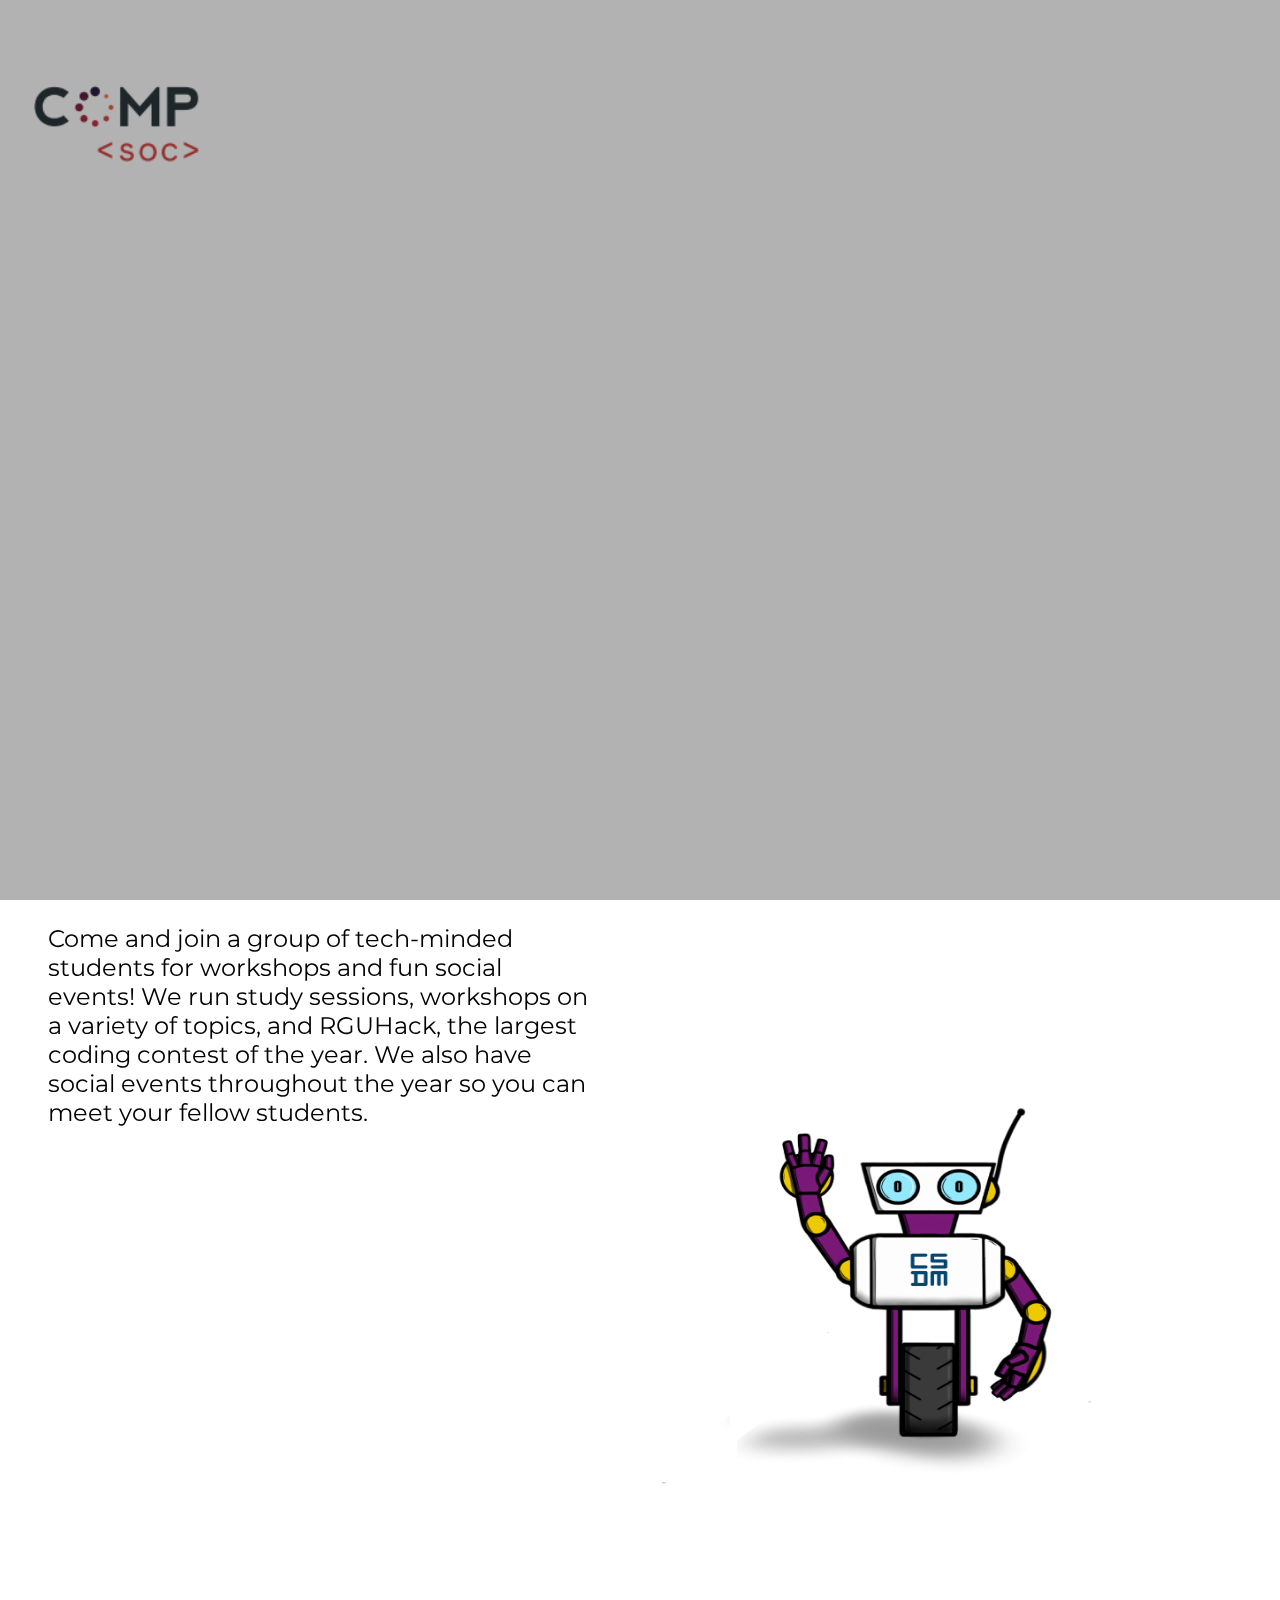
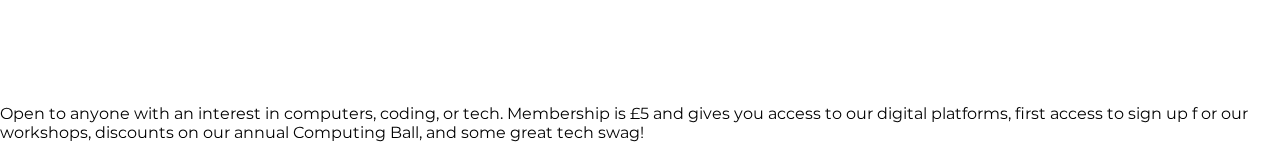
==== index.html @ 84160690 "Update index.html" ====
<!DOCTYPE html>
<html>
    <head>
        <title>RGU Computing Society</title>
        <!--META-->
        <meta charset="UTF-8">
        <!--LINKS-->
        <link rel="stylesheet" href="styles/style.css"/>
        <link rel="icon" type="image/png" href="styles/images/rguLogo.png"/>
    </head>
<body>
    <header>
        <img src="styles/images/logo.png" alt="Computing Society Logo"/>
    </header>
    <section class="about">
        <div class="aboutInfo">
            <p>Come and join a group of tech-minded students for workshops and fun social events!   
                We run study sessions, workshops on a variety of topics, and RGUHack, the largest coding 
                contest of the year. We also have social events throughout the year so you can meet your 
                fellow students.   
            </p>
        </div>
        <div class="mascot">
            <img src="styles/images/glitch.png" alt="RGU Computing Mascot"/>
        </div>
    </section>
    <section class="societyJoin">
        Open to anyone with an interest in computers, coding, or tech.   
        Membership is £5 and gives you access to our digital platforms, first access to sign up f
        or our workshops, discounts on our annual Computing Ball, and some great tech swag!
    </section>
</body>
</html>
---- styles/style.css ----
@import url('https://fonts.googleapis.com/css2?family=Montserrat:wght@300;400;500&display=swap');
body{
    width: 100%;
    margin: 0;
    font-family: 'Montserrat', sans-serif;
}
header{
    background-image: linear-gradient(rgb(0, 0, 0, 0.3), rgb(0, 0, 0, 0.3)), url(/images/m_Cyber-Security-lab_1006-ZF-9537-66107-1-003.jpeg);
    background-size :cover;
    height: 100vh;
}
header img{
    width: 15em;
    height: 15em;
    mix-blend-mode: multiply;
}
.about{
    margin-left: 3em;
    margin-right: 3em;
    display: flex;
    flex-direction: row;
    justify-content: space-evenly;
    vertical-align: middle;
}
.aboutInfo p{
    font-size: 1.5rem;
}
.mascot img{
    width: 40em;
    height: 50em;
}
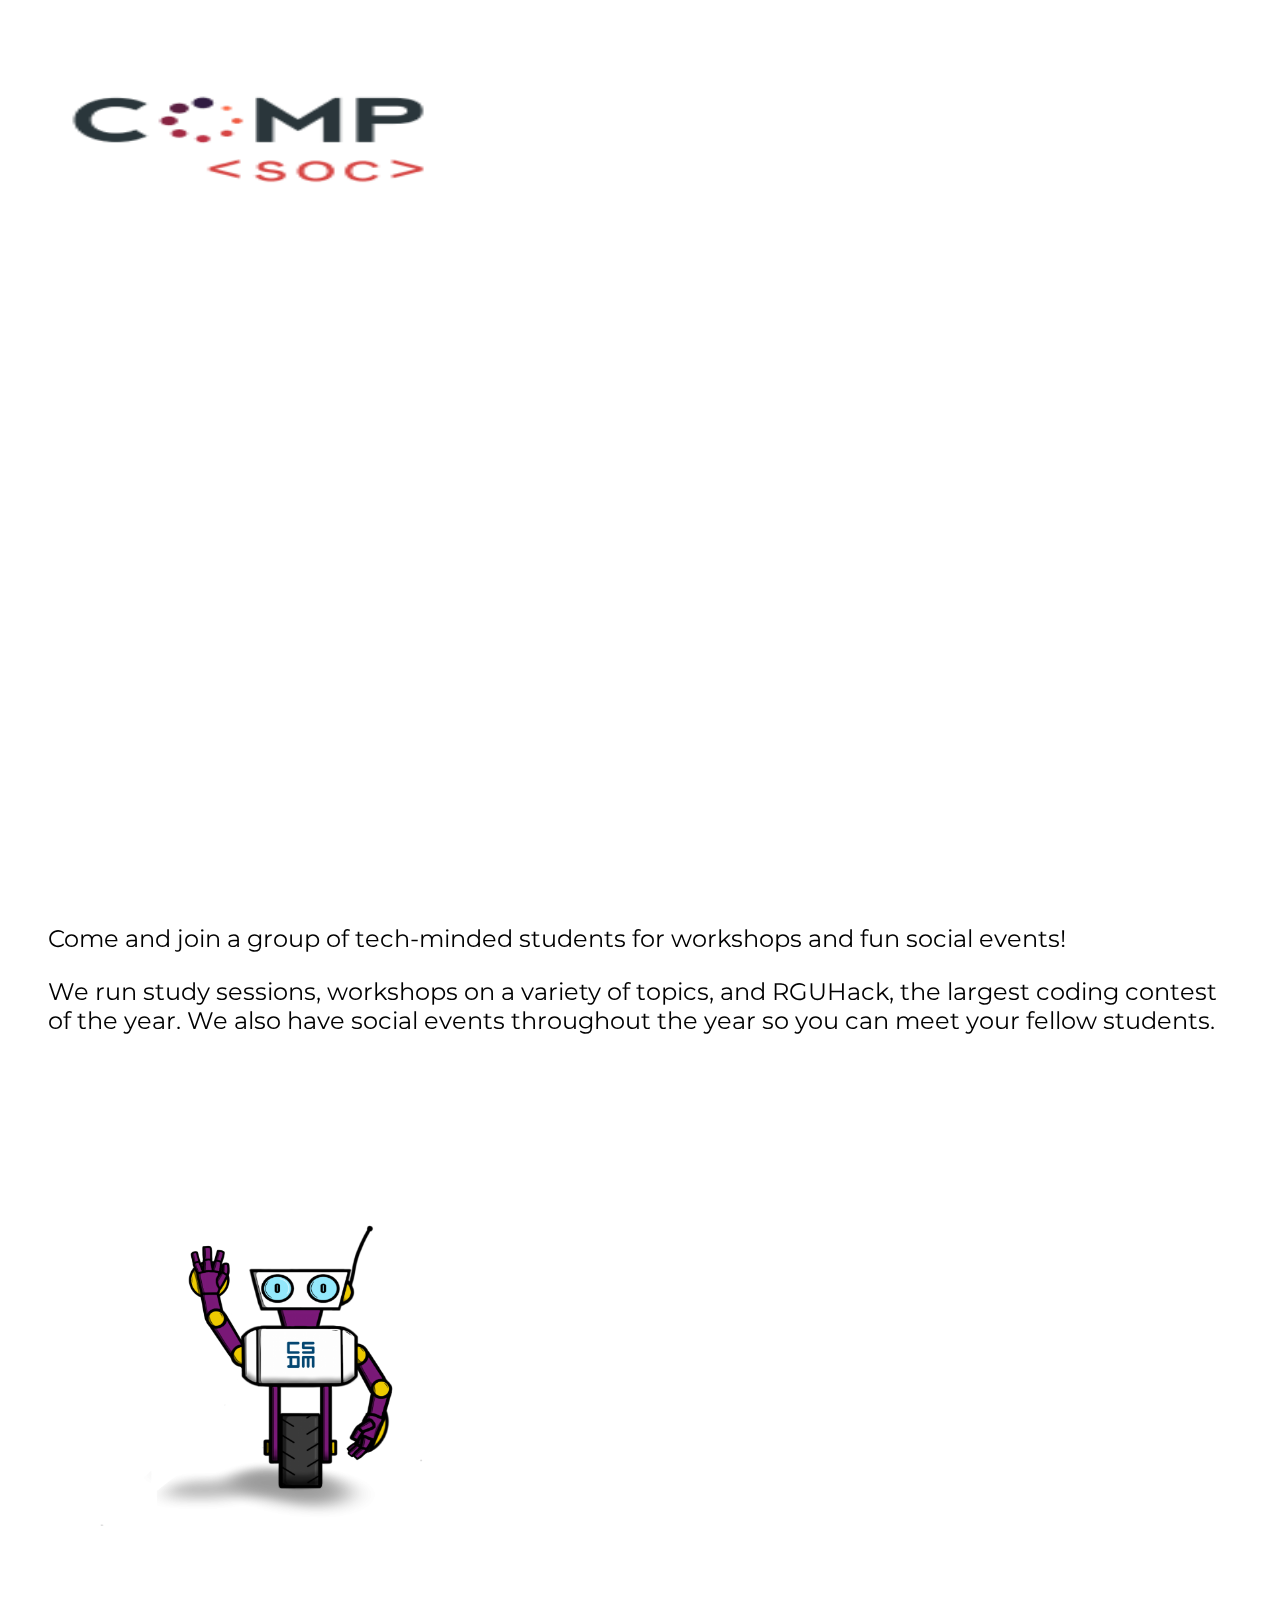
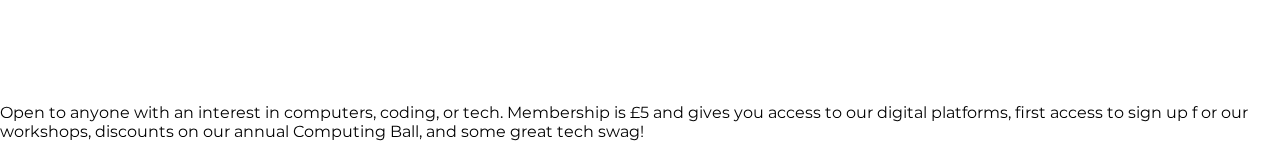
==== commit f7fbcd90: "Update index.html" ====
--- a/index.html
+++ b/index.html
@@ -14,8 +14,9 @@
     </header>
     <section class="about">
         <div class="aboutInfo">
-            <p>Come and join a group of tech-minded students for workshops and fun social events!   
-                We run study sessions, workshops on a variety of topics, and RGUHack, the largest coding 
+            <p class="heroTxt">Come and join a group of tech-minded students for workshops and fun social events!</p>
+            
+            <p>We run study sessions, workshops on a variety of topics, and RGUHack, the largest coding 
                 contest of the year. We also have social events throughout the year so you can meet your 
                 fellow students.   
             </p>
--- a/styles/style.css
+++ b/styles/style.css
@@ -5,27 +5,29 @@
     font-family: 'Montserrat', sans-serif;
 }
 header{
-    background-image: linear-gradient(rgb(0, 0, 0, 0.3), rgb(0, 0, 0, 0.3)), url(/images/m_Cyber-Security-lab_1006-ZF-9537-66107-1-003.jpeg);
+/*     background-image: linear-gradient(rgb(0, 0, 0, 0.3), rgb(0, 0, 0, 0.3)), url(https://stuartiek.github.io/compsoc/styles/images/m_Cyber-Security-lab_1006-ZF-9537-66107-1-003.jpeg); */
+    background-image:url(/compsoc/styles/images/pexels-dan-cristian-pădureț-1476321.jpg);
     background-size :cover;
     height: 100vh;
 }
 header img{
-    width: 15em;
-    height: 15em;
+    width: 40vw;
+    height: 30vh;
     mix-blend-mode: multiply;
 }
 .about{
     margin-left: 3em;
     margin-right: 3em;
-    display: flex;
+/*     display: flex;
     flex-direction: row;
-    justify-content: space-evenly;
-    vertical-align: middle;
+    justify-content: space-between;
+    vertical-align: middle; */
+    float: left;
 }
 .aboutInfo p{
     font-size: 1.5rem;
 }
 .mascot img{
-    width: 40em;
-    height: 50em;
+    width: 30em;
+    height: 40em;
 }
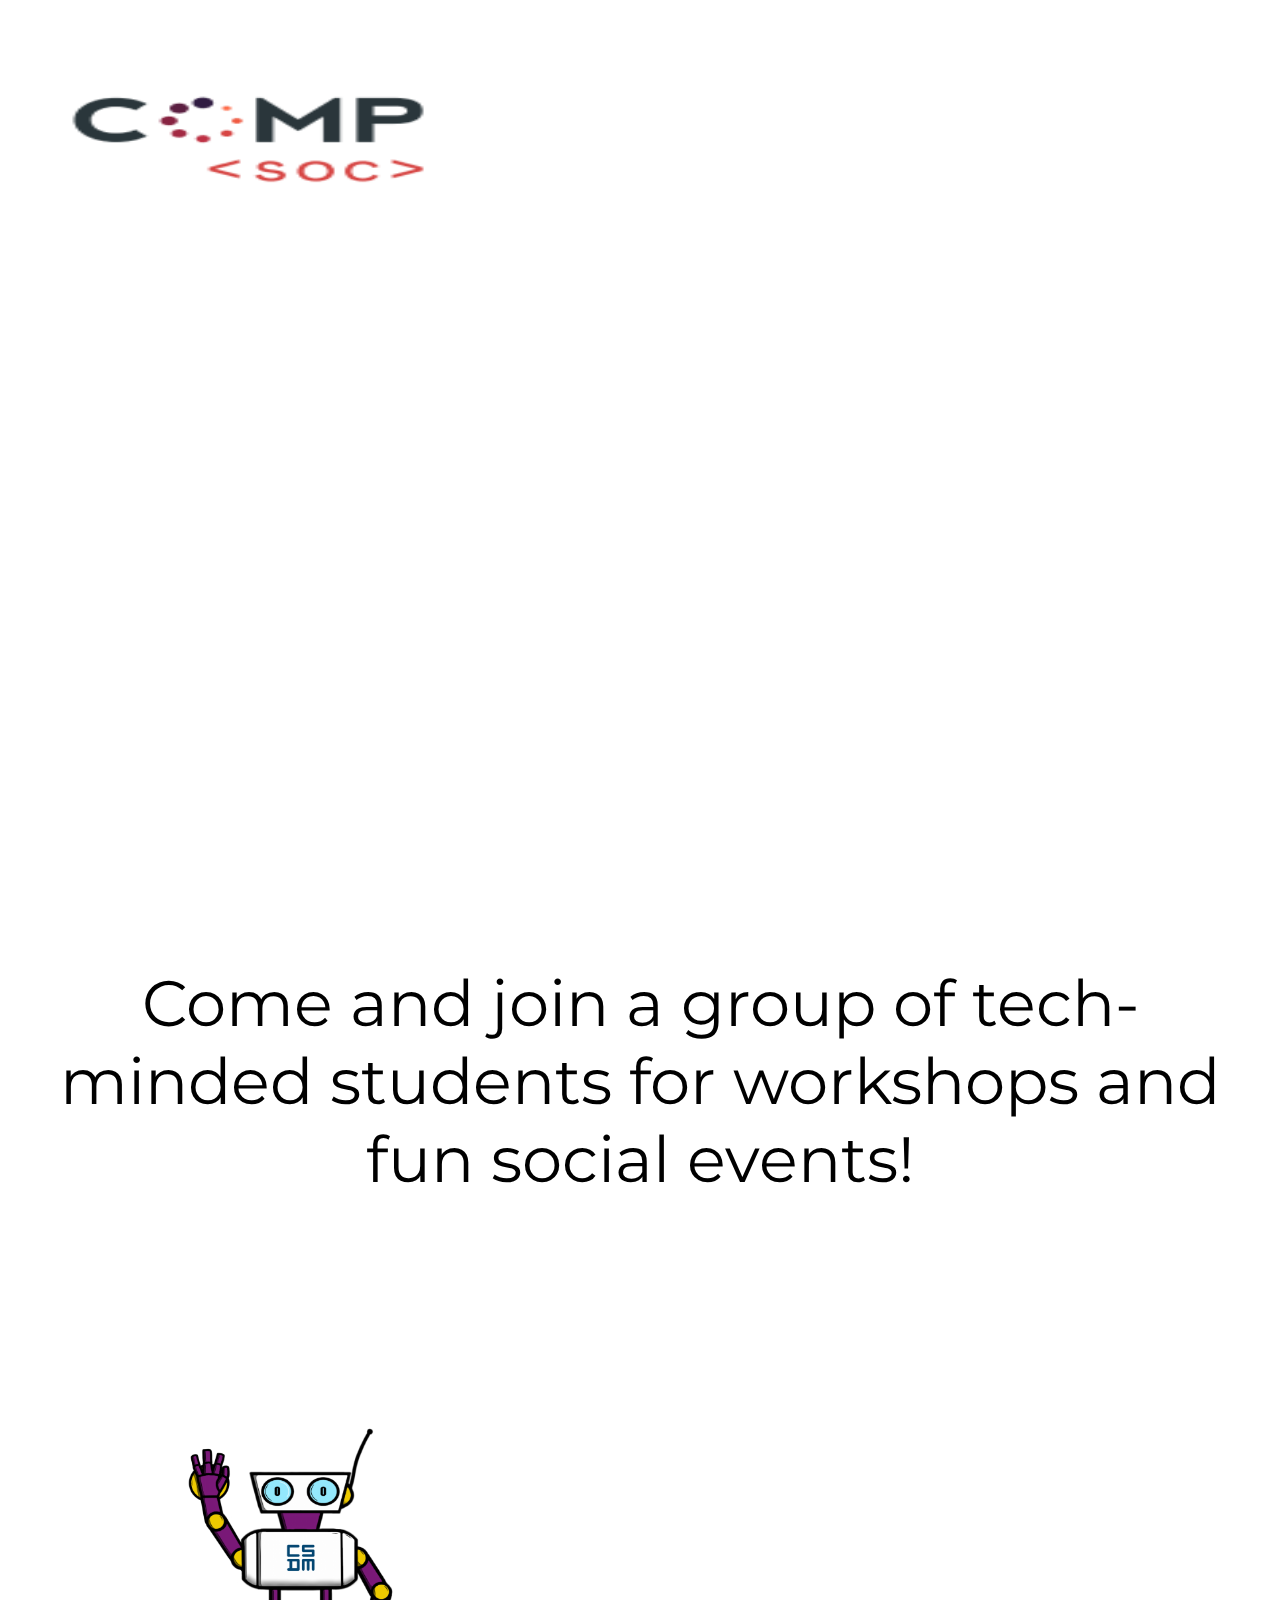
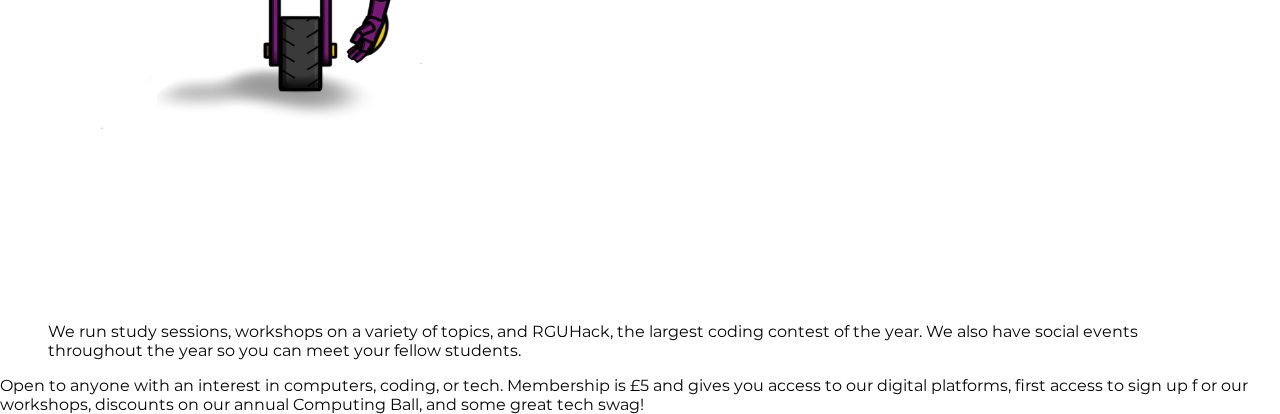
==== commit e83d7ac7: "Update index.html" ====
--- a/index.html
+++ b/index.html
@@ -15,14 +15,13 @@
     <section class="about">
         <div class="aboutInfo">
             <p class="heroTxt">Come and join a group of tech-minded students for workshops and fun social events!</p>
-            
+            <div class="mascot">
+                <img src="styles/images/glitch.png" alt="RGU Computing Mascot"/>
+            </div>
             <p>We run study sessions, workshops on a variety of topics, and RGUHack, the largest coding 
                 contest of the year. We also have social events throughout the year so you can meet your 
                 fellow students.   
             </p>
-        </div>
-        <div class="mascot">
-            <img src="styles/images/glitch.png" alt="RGU Computing Mascot"/>
         </div>
     </section>
     <section class="societyJoin">
--- a/styles/style.css
+++ b/styles/style.css
@@ -15,6 +15,10 @@
     height: 30vh;
     mix-blend-mode: multiply;
 }
+.heroTxt{
+    font-size: 4em;
+    text-align: center;
+}
 .about{
     margin-left: 3em;
     margin-right: 3em;
@@ -24,8 +28,8 @@
     vertical-align: middle; */
     float: left;
 }
-.aboutInfo p{
-    font-size: 1.5rem;
+.aboutInfo {
+    /*font-size: 1.5rem;*/
 }
 .mascot img{
     width: 30em;
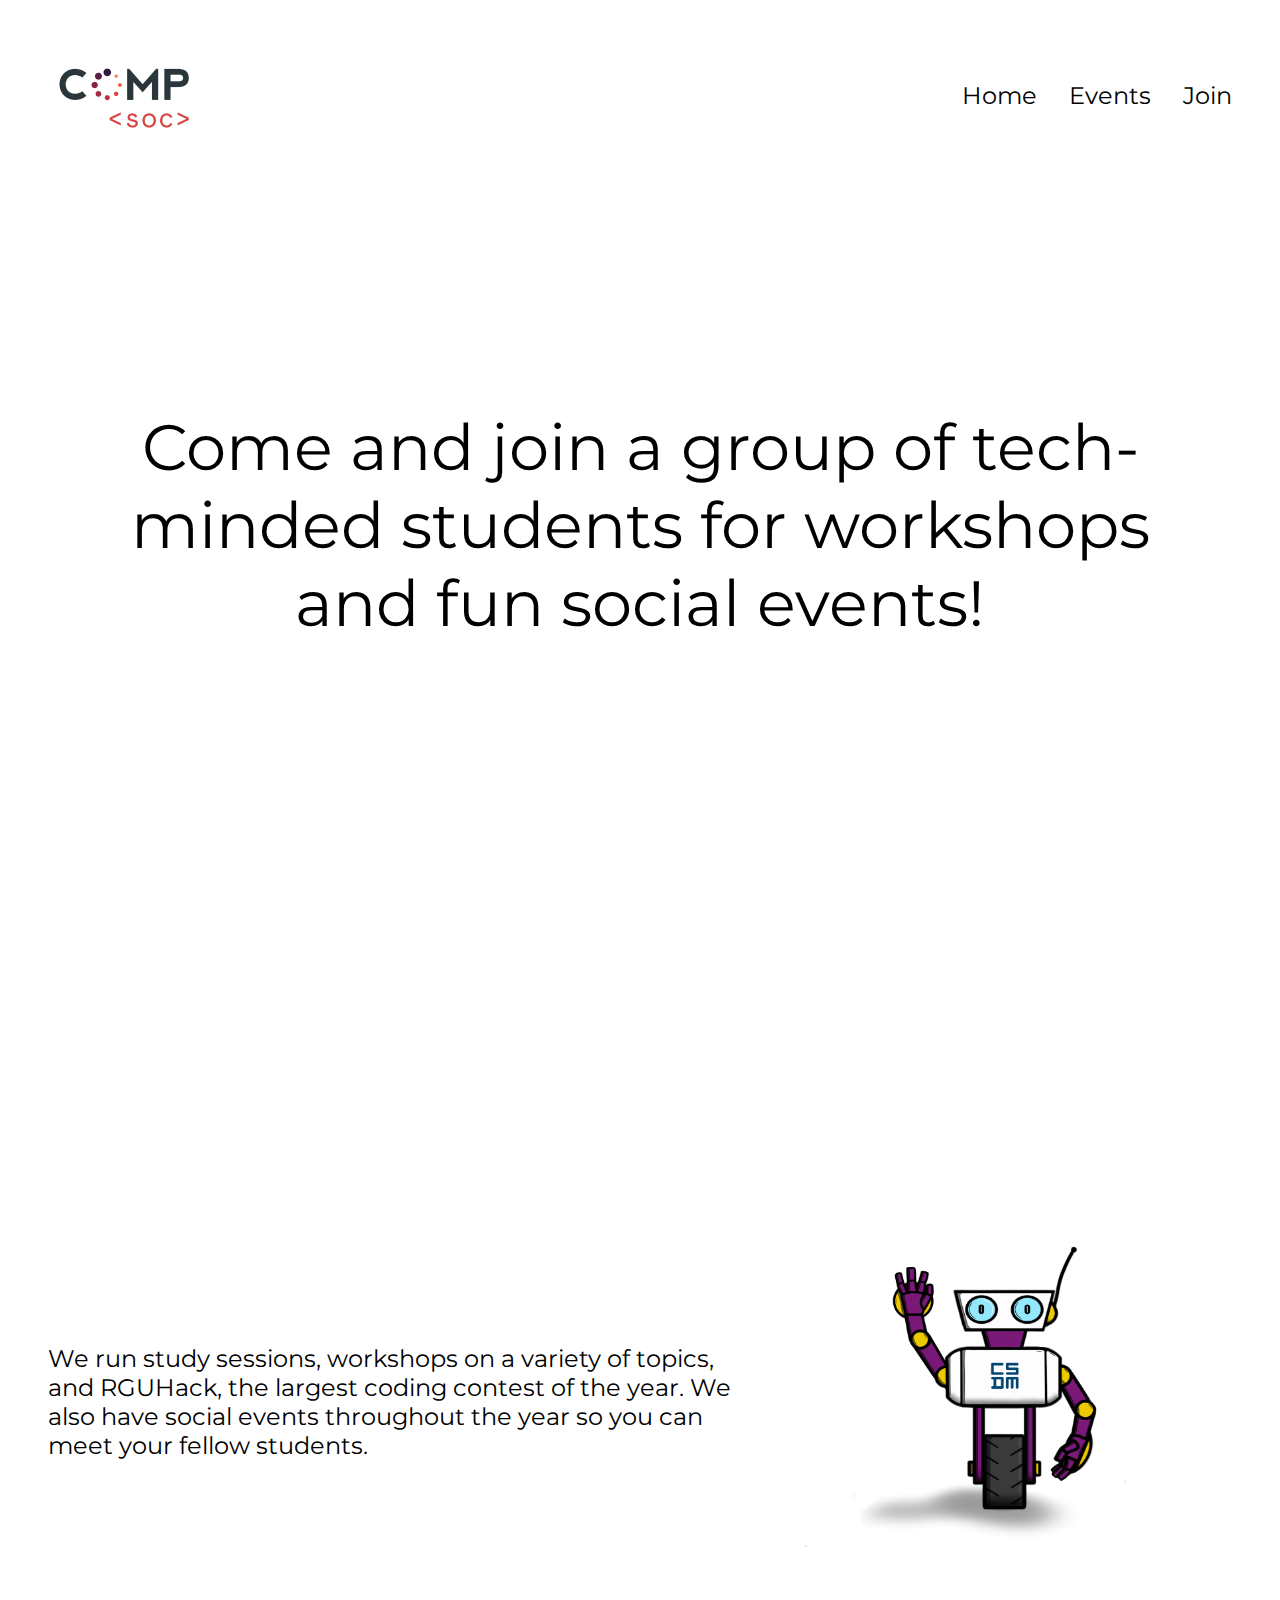
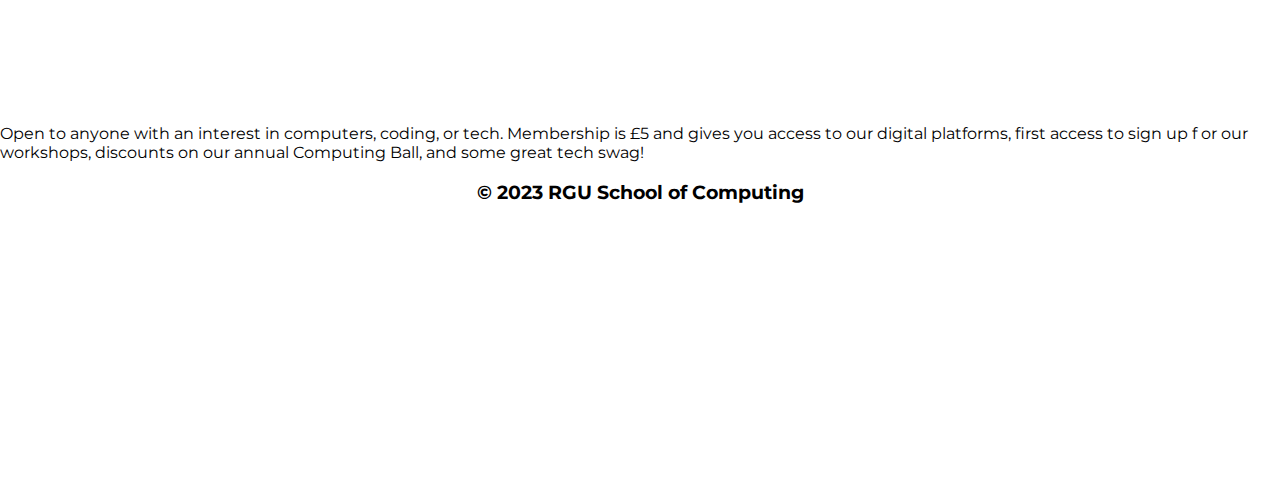
==== commit dc8e64c4: "Update index.html" ====
--- a/index.html
+++ b/index.html
@@ -10,24 +10,42 @@
     </head>
 <body>
     <header>
-        <img src="styles/images/logo.png" alt="Computing Society Logo"/>
+        <div class="nav">
+            <img src="styles/images/logo.png" alt="logo">
+            <ul>
+                <li><a href="">Home</a></li>
+                <li><a href="">Events</a></li>
+                <li><a href="">Join</a></li>
+            </ul>
+        </div>
+        <div class="hero">
+            <video autoplay muted loop>
+                <source src="styles/videos/hero.mp4" type="video/mp4">
+              Your browser does not support the video tag.
+            </video>
+            <p class="heroTxt">Come and join a group of tech-minded students for workshops and fun social events!</p>
+        </div>
     </header>
     <section class="about">
-        <div class="aboutInfo">
-            <p class="heroTxt">Come and join a group of tech-minded students for workshops and fun social events!</p>
+            <div class="aboutTxt">
+                <p>
+                    We run study sessions, workshops on a variety of topics, and RGUHack, the largest coding 
+                    contest of the year. We also have social events throughout the year so you can meet your 
+                    fellow students.   
+                </p>
+            </div>
             <div class="mascot">
                 <img src="styles/images/glitch.png" alt="RGU Computing Mascot"/>
             </div>
-            <p>We run study sessions, workshops on a variety of topics, and RGUHack, the largest coding 
-                contest of the year. We also have social events throughout the year so you can meet your 
-                fellow students.   
-            </p>
-        </div>
     </section>
     <section class="societyJoin">
         Open to anyone with an interest in computers, coding, or tech.   
         Membership is £5 and gives you access to our digital platforms, first access to sign up f
         or our workshops, discounts on our annual Computing Ball, and some great tech swag!
     </section>
+
+    <div class="footer">
+        <h3>&copy; 2023 RGU School of Computing</h3>
+    </div>
 </body>
 </html>
--- a/styles/style.css
+++ b/styles/style.css
@@ -1,37 +1,112 @@
 @import url('https://fonts.googleapis.com/css2?family=Montserrat:wght@300;400;500&display=swap');
+
+/* width */
+::-webkit-scrollbar {
+    width: 10px;
+  }
+  
+  /* Track */
+  ::-webkit-scrollbar-track {
+    background: #f1f1f1; 
+  }
+   
+  /* Handle */
+  ::-webkit-scrollbar-thumb {
+    background: #888; 
+    border-radius: 10px;
+  }
+  
+  /* Handle on hover */
+  ::-webkit-scrollbar-thumb:hover {
+    background: #555; 
+  }
+
+
 body{
     width: 100%;
     margin: 0;
     font-family: 'Montserrat', sans-serif;
+    overflow-y: scroll;
+}
+.nav{
+    display: flex;
+    justify-content: space-between;
+    flex-direction: row;align-items: center;
+    margin-left: 2em;
+    margin-right: 2em;
+}
+.nav ul{
+    list-style-type: none;
+}
+.nav ul li{
+    float: left;
+}
+.nav ul li a{
+    color: black;
+    font-size: 1.5rem;
+    padding: 14px 16px;
+    text-decoration: none;
+    
 }
 header{
 /*     background-image: linear-gradient(rgb(0, 0, 0, 0.3), rgb(0, 0, 0, 0.3)), url(https://stuartiek.github.io/compsoc/styles/images/m_Cyber-Security-lab_1006-ZF-9537-66107-1-003.jpeg); */
-    background-image:url(/compsoc/styles/images/pexels-dan-cristian-pădureț-1476321.jpg);
+    /* background-image:url(/styles/images/pexels-dan-cristian-pădureț-1476321.jpg); */
     background-size :cover;
     height: 100vh;
+    margin-bottom: 20vh;
 }
-header img{
+.hero p{
+    margin-left: 1em;
+    margin-right: 1em;
+}
+/* header img{
     width: 40vw;
     height: 30vh;
     mix-blend-mode: multiply;
-}
+} */
 .heroTxt{
     font-size: 4em;
     text-align: center;
 }
 .about{
+    display: flex;
+    justify-content: space-between;
+    flex-direction: row;
+    align-items: center;
     margin-left: 3em;
     margin-right: 3em;
-/*     display: flex;
-    flex-direction: row;
-    justify-content: space-between;
-    vertical-align: middle; */
-    float: left;
 }
-.aboutInfo {
-    /*font-size: 1.5rem;*/
+.aboutTxt{
+    font-size: 1.5em;
 }
 .mascot img{
     width: 30em;
     height: 40em;
 }
+video{
+    top: 0;
+    width: 100%;
+    height: 100%;
+
+}
+
+
+
+
+
+
+
+
+
+
+
+
+
+.footer{
+    height: 300px;
+    background-image:url(/styles/images/footer.png);
+    background-size :cover;
+}
+.footer h3{
+    text-align: center;
+}
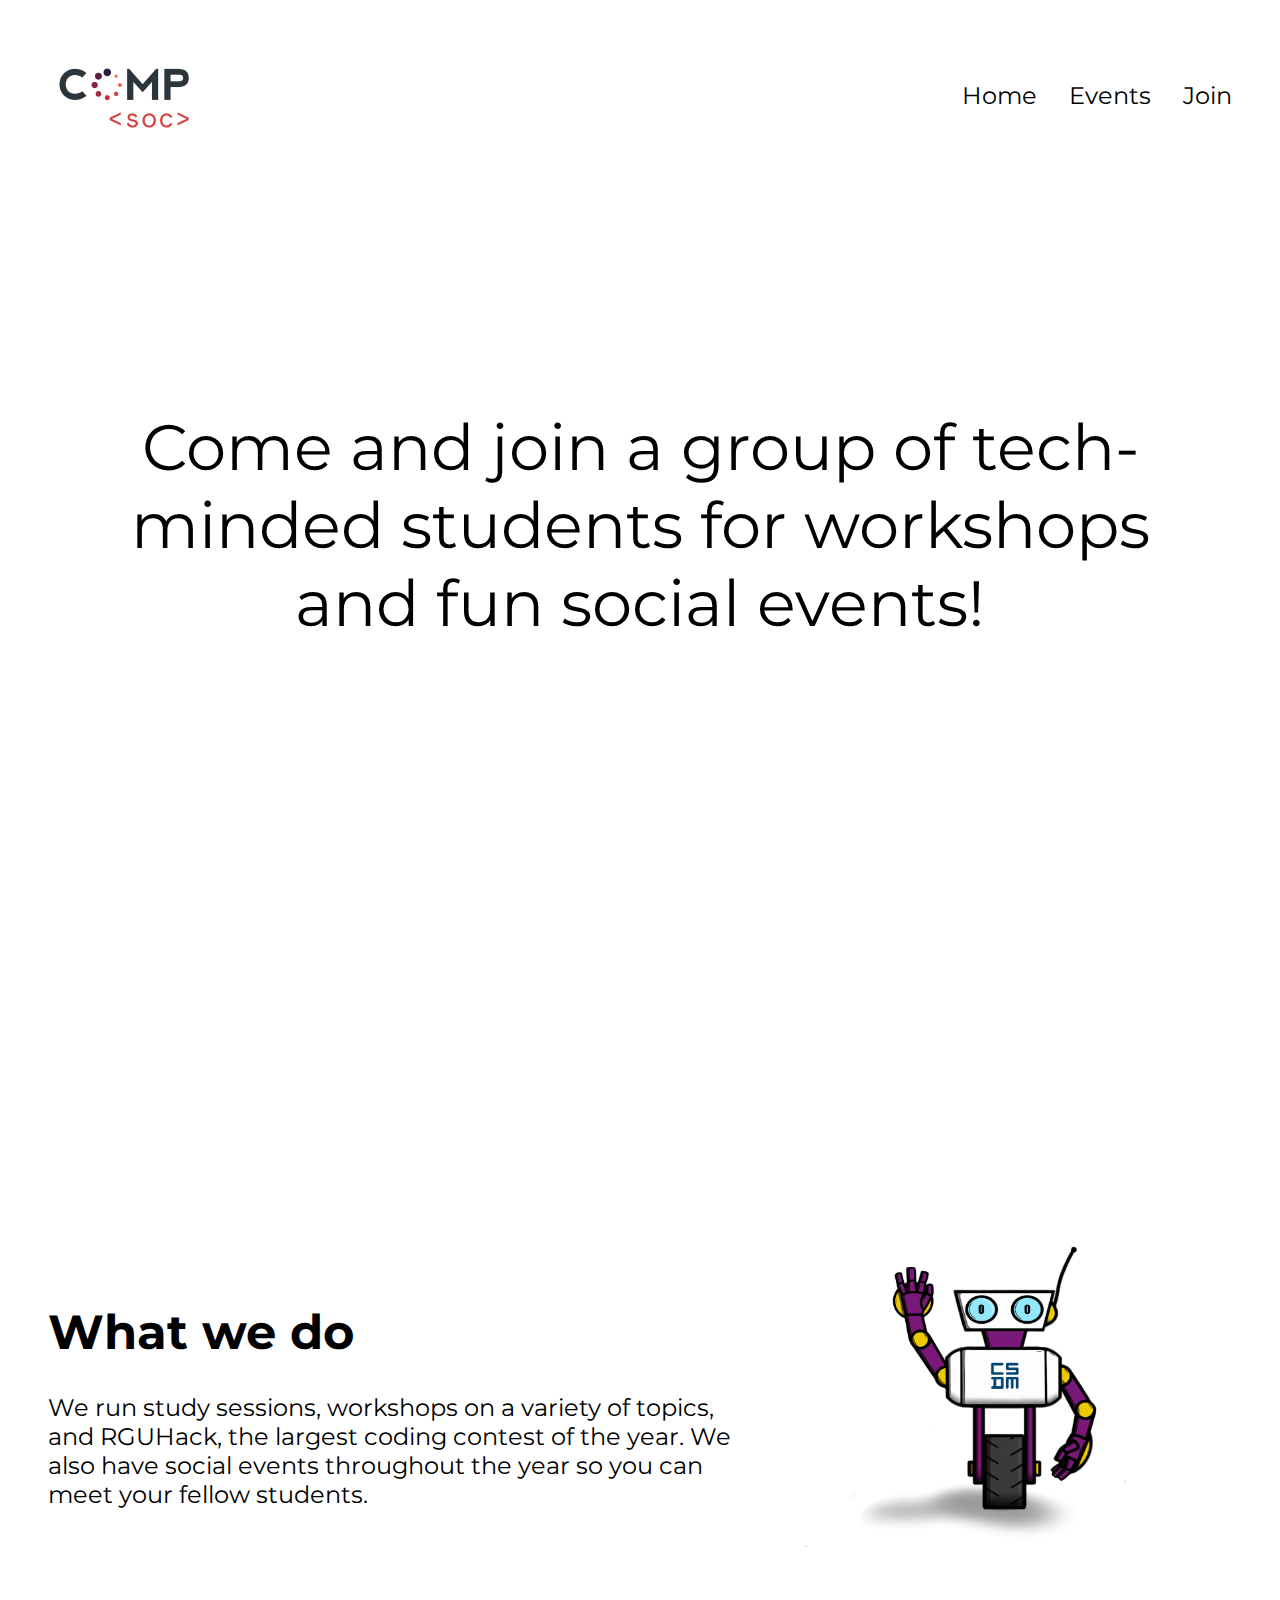
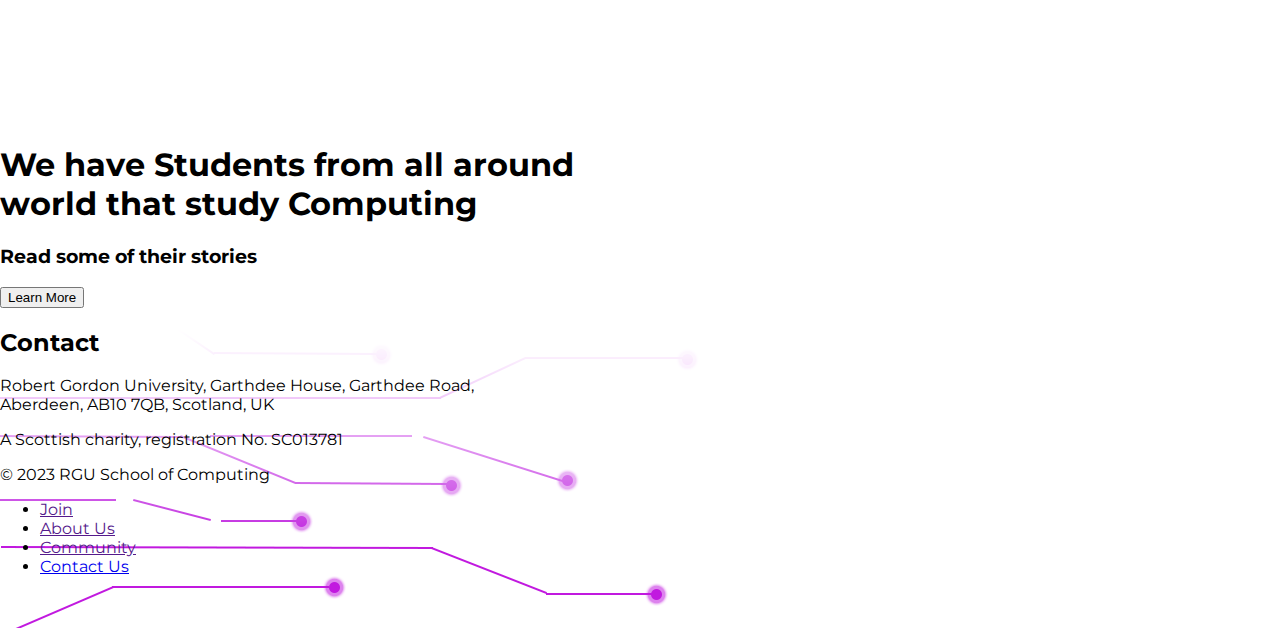
==== commit 63297ed6: "Add files via upload" ====
--- a/index.html
+++ b/index.html
@@ -6,15 +6,15 @@
         <meta charset="UTF-8">
         <!--LINKS-->
         <link rel="stylesheet" href="styles/style.css"/>
-        <link rel="icon" type="image/png" href="styles/images/rguLogo.png"/>
+        <link rel="icon" type="image/png" href="/styles/images/rguLogo.png"/>
     </head>
 <body>
     <header>
         <div class="nav">
             <img src="styles/images/logo.png" alt="logo">
             <ul>
-                <li><a href="">Home</a></li>
-                <li><a href="">Events</a></li>
+                <li><a href="index.html">Home</a></li>
+                <li><a href="events.html">Events</a></li>
                 <li><a href="">Join</a></li>
             </ul>
         </div>
@@ -28,6 +28,7 @@
     </header>
     <section class="about">
             <div class="aboutTxt">
+                <h1>What we do</h1>
                 <p>
                     We run study sessions, workshops on a variety of topics, and RGUHack, the largest coding 
                     contest of the year. We also have social events throughout the year so you can meet your 
@@ -38,14 +39,38 @@
                 <img src="styles/images/glitch.png" alt="RGU Computing Mascot"/>
             </div>
     </section>
-    <section class="societyJoin">
+    <section class="map">
+        <div>
+            <h1>We have Students from all around <br> world that study Computing</h1>
+            <h3>Read some of their stories</h3>
+            <button onclick="location.href='stories.html'">Learn More</button>
+        </div>
+        
+    </section>
+    <!-- <section class="societyJoin">
         Open to anyone with an interest in computers, coding, or tech.   
         Membership is £5 and gives you access to our digital platforms, first access to sign up f
         or our workshops, discounts on our annual Computing Ball, and some great tech swag!
-    </section>
-
-    <div class="footer">
-        <h3>&copy; 2023 RGU School of Computing</h3>
-    </div>
+    </section> -->
+    <footer>
+        <div class="footer">
+            <div class="footerInfo">
+                <h2>Contact</h2>
+                    <p>Robert Gordon University, Garthdee House, Garthdee Road, <br>Aberdeen, AB10 7QB, Scotland, UK</p>
+                    <p>A Scottish charity, registration No. SC013781</p>
+                    <p id="copyright">&copy; 2023 RGU School of Computing</p>       
+            </div>
+            <div class="bottomNav">
+                <nav>
+                    <ul>
+                        <li><a href="">Join</a></li>
+                        <li><a href="">About Us</a></li>
+                        <li><a href="">Community</a></li>
+                        <li><a href="contact.html">Contact Us</a></li>
+                    </ul>
+                </nav>
+            </div>
+        </div>
+    </footer>
 </body>
-</html>
+</html>--- a/styles/style.css
+++ b/styles/style.css
@@ -50,7 +50,7 @@
 }
 header{
 /*     background-image: linear-gradient(rgb(0, 0, 0, 0.3), rgb(0, 0, 0, 0.3)), url(https://stuartiek.github.io/compsoc/styles/images/m_Cyber-Security-lab_1006-ZF-9537-66107-1-003.jpeg); */
-    /* background-image:url(/styles/images/pexels-dan-cristian-pădureț-1476321.jpg); */
+     background-image:url(styles/images/pexels-dan-cristian-pădureț-1476321.jpg); 
     background-size :cover;
     height: 100vh;
     margin-bottom: 20vh;
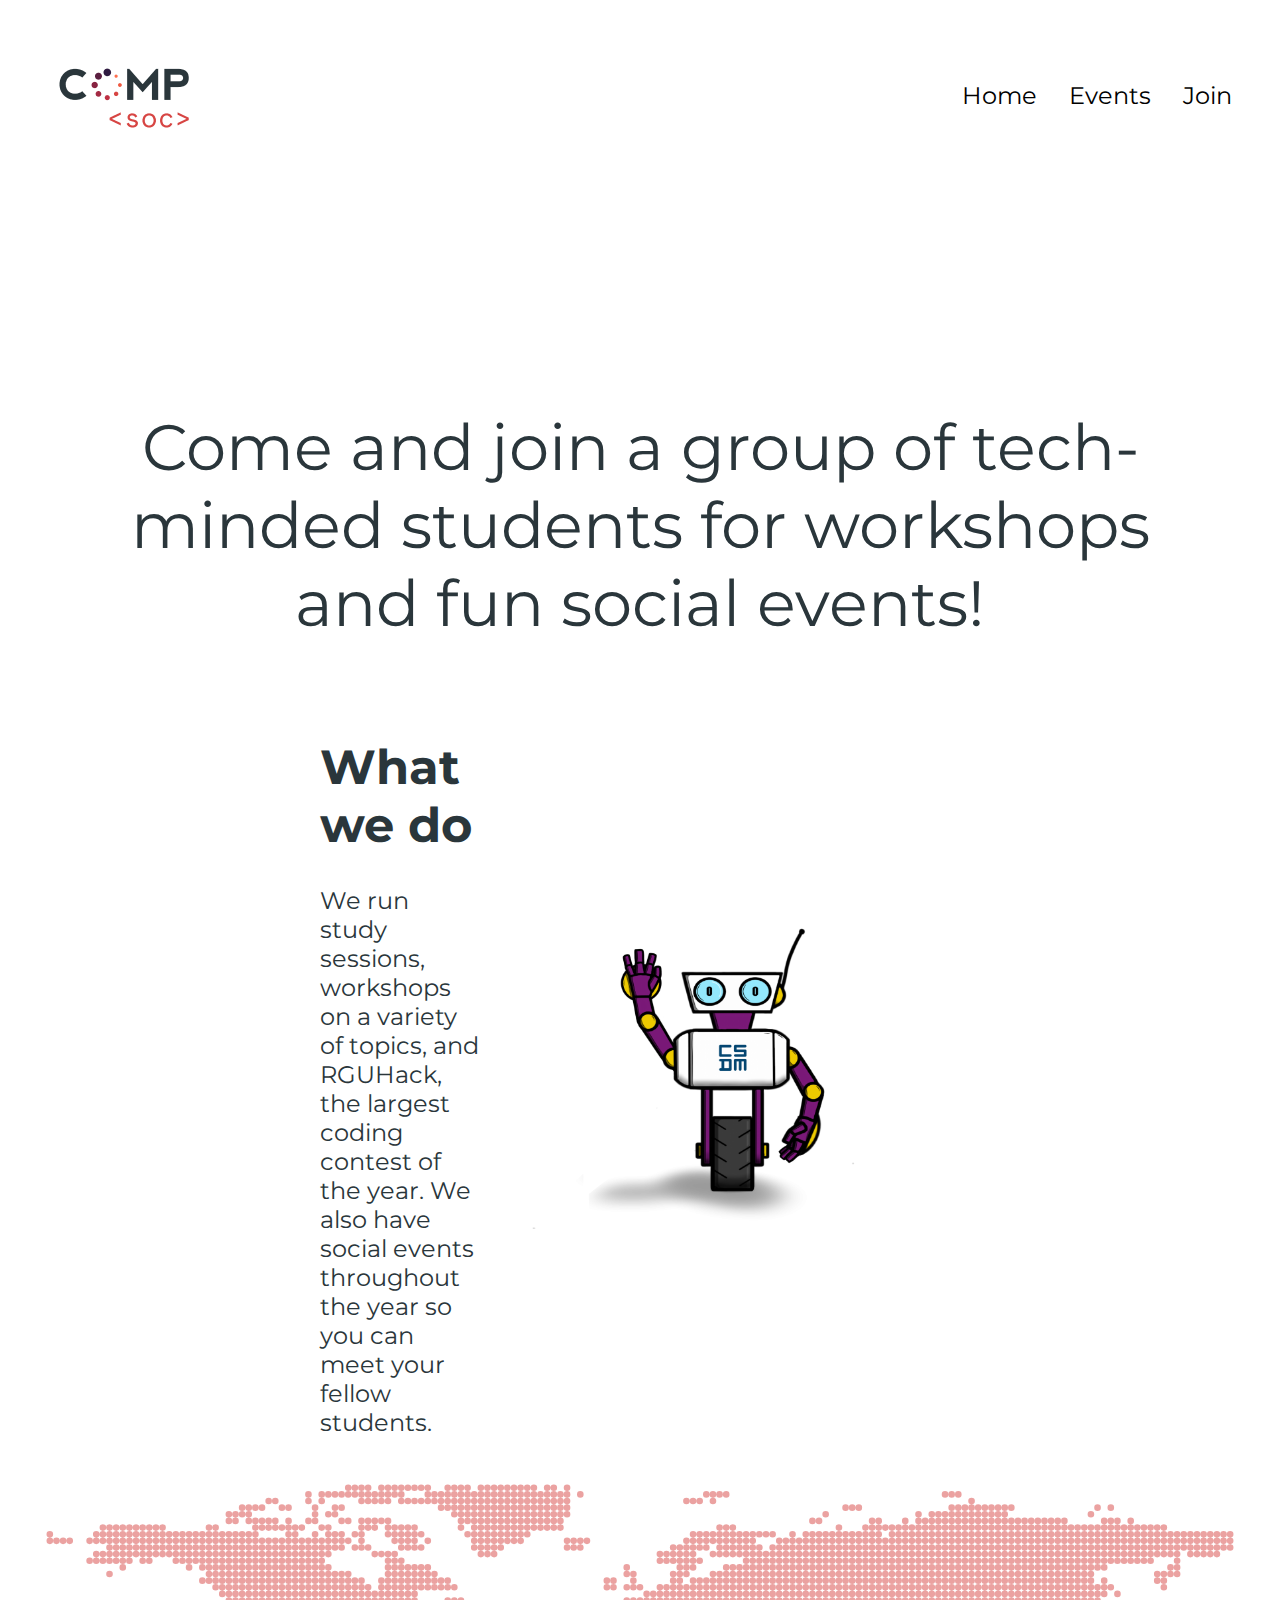
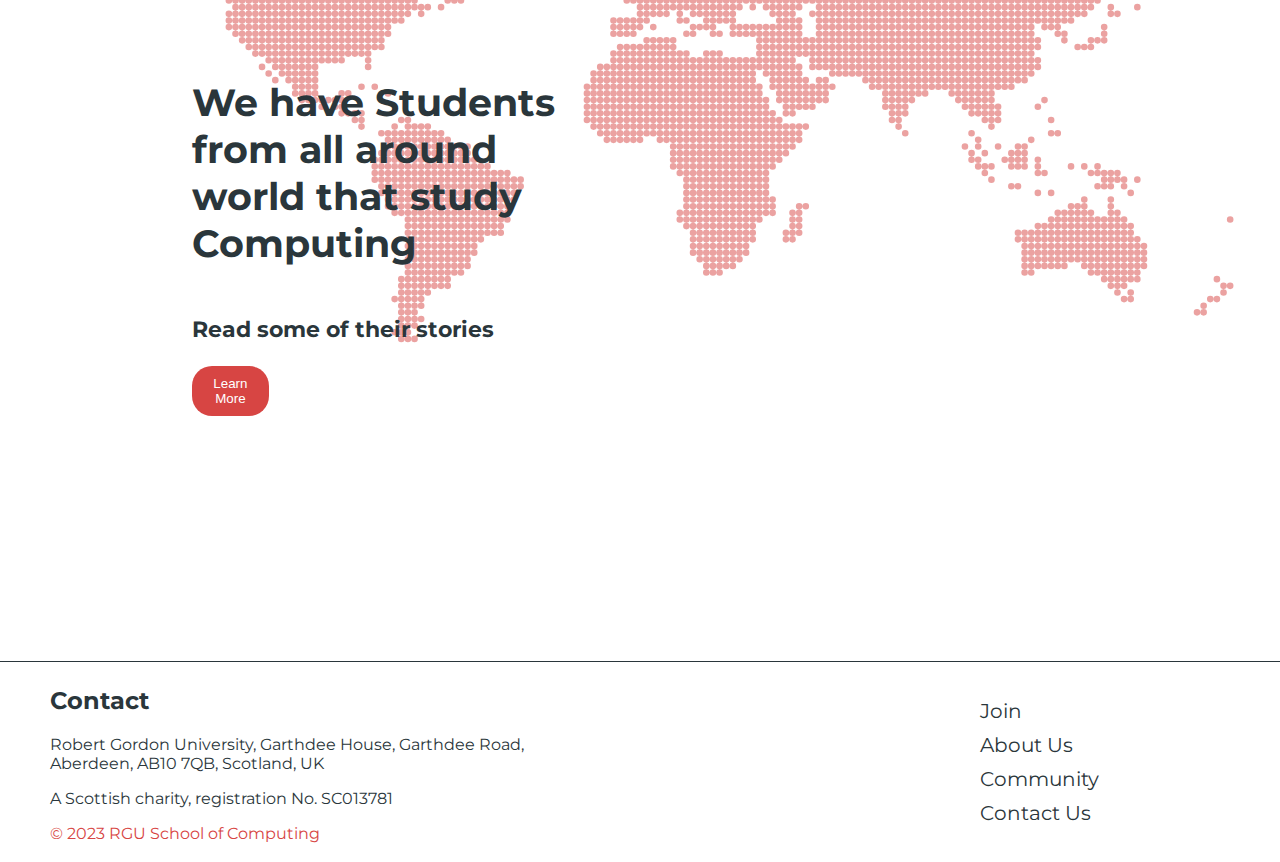
==== commit 12596256: "Update index.html" ====
--- a/index.html
+++ b/index.html
@@ -6,7 +6,7 @@
         <meta charset="UTF-8">
         <!--LINKS-->
         <link rel="stylesheet" href="styles/style.css"/>
-        <link rel="icon" type="image/png" href="/styles/images/rguLogo.png"/>
+        <link rel="icon" type="image/png" href="styles/images/rguLogo.png"/>
     </head>
 <body>
     <header>
@@ -20,7 +20,7 @@
         </div>
         <div class="hero">
             <video autoplay muted loop>
-                <source src="styles/videos/hero.mp4" type="video/mp4">
+                <source src="styles/videos/heroUpdated.mp4" type="video/mp4">
               Your browser does not support the video tag.
             </video>
             <p class="heroTxt">Come and join a group of tech-minded students for workshops and fun social events!</p>
@@ -73,4 +73,4 @@
         </div>
     </footer>
 </body>
-</html>+</html>
--- a/styles/style.css
+++ b/styles/style.css
@@ -3,23 +3,20 @@
 /* width */
 ::-webkit-scrollbar {
     width: 10px;
-  }
-  
-  /* Track */
-  ::-webkit-scrollbar-track {
+}
+/* Track */
+::-webkit-scrollbar-track {
     background: #f1f1f1; 
-  }
-   
-  /* Handle */
-  ::-webkit-scrollbar-thumb {
+}
+/* Handle */
+::-webkit-scrollbar-thumb {
     background: #888; 
     border-radius: 10px;
-  }
-  
-  /* Handle on hover */
-  ::-webkit-scrollbar-thumb:hover {
+}
+/* Handle on hover */
+::-webkit-scrollbar-thumb:hover {
     background: #555; 
-  }
+}
 
 
 body{
@@ -27,6 +24,7 @@
     margin: 0;
     font-family: 'Montserrat', sans-serif;
     overflow-y: scroll;
+    color: #2a363b;
 }
 .nav{
     display: flex;
@@ -48,12 +46,14 @@
     text-decoration: none;
     
 }
+nav ul li a:active{
+    color: aqua;
+}
 header{
 /*     background-image: linear-gradient(rgb(0, 0, 0, 0.3), rgb(0, 0, 0, 0.3)), url(https://stuartiek.github.io/compsoc/styles/images/m_Cyber-Security-lab_1006-ZF-9537-66107-1-003.jpeg); */
-     background-image:url(styles/images/pexels-dan-cristian-pădureț-1476321.jpg); 
-    background-size :cover;
-    height: 100vh;
-    margin-bottom: 20vh;
+    /* background-image:url(/styles/images/pexels-dan-cristian-pădureț-1476321.jpg); */
+    /* background-size :cover; */
+    margin-bottom: 20px;
 }
 .hero p{
     margin-left: 1em;
@@ -68,45 +68,207 @@
     font-size: 4em;
     text-align: center;
 }
+
+
+
+
 .about{
+    display: flex;
+    justify-content: space-evenly;
+    flex-direction: row;
+    align-items: center;
+    margin-left: 20em;
+    margin-right: 20em;
+}
+.aboutTxt{
+    font-size: 1.5em;
+}
+.mascot img{
+    width: 30em;
+    height: 40em;
+}
+video{
+    top: 0;
+    width: 100%;
+    height: 100%;
+
+}
+.map{
+    background: linear-gradient(rgba(255,255,255,.5), rgba(255,255,255,.5)), url("/styles/images/WorldMap.svg");
+    background-repeat: no-repeat;
+    background-size:contain;
+    height: 800px;
+}
+.map > *{
+    display: flex;
+    flex-direction: column;
+    width: 30%;
+    margin-left: 10em;
+    padding-top:15%;
+    font-size: larger;
+    
+}
+.map > * button{
+    background-color: #d74543;
+    border: none;
+    border-radius: 20px;
+    width: 20%;
+    padding: 10px;
+    color: #ffffff;
+    cursor: pointer;
+    transition: 0.3s;
+}
+.map > * button:hover{
+    box-shadow: 0 8px 16px 0 rgba(0,0,0,0.2);
+}
+.societyJoin{
+    background-image: url("/styles/images/Meteor.svg");
+    background-repeat: no-repeat;
+    background-size: cover;
+    height: 600px;
+}
+
+
+
+
+/* table {
+    font-family: arial, sans-serif;
+    border-collapse: collapse;
+    width: 70%;
+    margin: auto;
+    height: 80em;
+  overflow: scroll;
+}
+tr:nth-child(even) {
+    background-color: #dddddd;
+}
+tr, th{
+    height: 100px;
+    width: 100px;
+    border: 1px solid #dddddd;
+    text-align: center;
+    padding: 8px;
+    vertical-align: middle;
+}
+tr, td{
+    height: 100px;
+    width: 100px;
+    border: 1px solid #dddddd;
+    text-align:left;
+    vertical-align: top;
+    
+}
+.eventDate{
+    font-weight: bolder;
+    line-height: 26pt;
+} */
+table{
+    border-collapse: separate;
+    margin: auto;
+    border-spacing: 0 40px;
+}
+tr{
+    background-color: #ffffff;
+    border-spacing: 0 40px;
+    box-shadow: 0 4px 8px 0 rgba(0,0,0,0.2);
+    height: 100px;
+}
+.eventInfo{
+    height: 200px;
+    width: 600px;
+    padding-left: 20px;
+}
+.eventImg{
+    height: 200px;
+    width: 300px;
+}
+.eventImg img{
+    height: 100%;
+    width: 100%;
+    vertical-align: bottom;
+}
+
+
+/*
+
+CONTACT PAGE
+
+*/
+
+.contactForm{
+    background-color: #888;
+    width: 40%;
+    margin:auto;
+}
+form{
+    display: flex;
+    flex-direction: column;
+}
+input[type=text ], select, textarea{
+    width: 60%;
+    padding: 12px;
+    border: 1px solid #ccc;
+    border-radius: 4px;
+    box-sizing: border-box;
+    margin-top: 6px;
+    margin-bottom: 16px;
+    resize: vertical;
+}
+
+
+
+
+
+
+
+
+
+
+
+
+
+
+
+
+
+
+/*
+
+FOOTER
+UPDATED
+
+*/
+.footer{
+    position: relative;
+    margin: auto;
+    bottom: 0;
+    width: 100%;
+    height: 200px;
+    border-top: 0.5px solid #2a363b;
+    color: #2a363b;
     display: flex;
     justify-content: space-between;
     flex-direction: row;
     align-items: center;
-    margin-left: 3em;
-    margin-right: 3em;
-}
-.aboutTxt{
-    font-size: 1.5em;
-}
-.mascot img{
-    width: 30em;
-    height: 40em;
-}
-video{
-    top: 0;
-    width: 100%;
-    height: 100%;
-
-}
-
-
-
-
-
-
-
-
-
-
-
-
-
-.footer{
-    height: 300px;
-    background-image:url(/styles/images/footer.png);
-    background-size :cover;
-}
-.footer h3{
-    text-align: center;
-}
+}
+.footer .footerInfo{
+    margin-left: 50px;
+}
+.footer .bottomNav ul{
+    list-style-type: none;
+    align-items: baseline;
+    margin-right: 10em;
+}
+.footer .bottomNav li{
+    padding: 5px;
+}
+.footer .bottomNav a{
+    color: #2a363b;
+    padding: 14px 16px;
+    text-decoration: none;
+    font-size: 20px;
+}
+#copyright{
+    /* color: #781d7d; */
+    color: #d74543;
+}
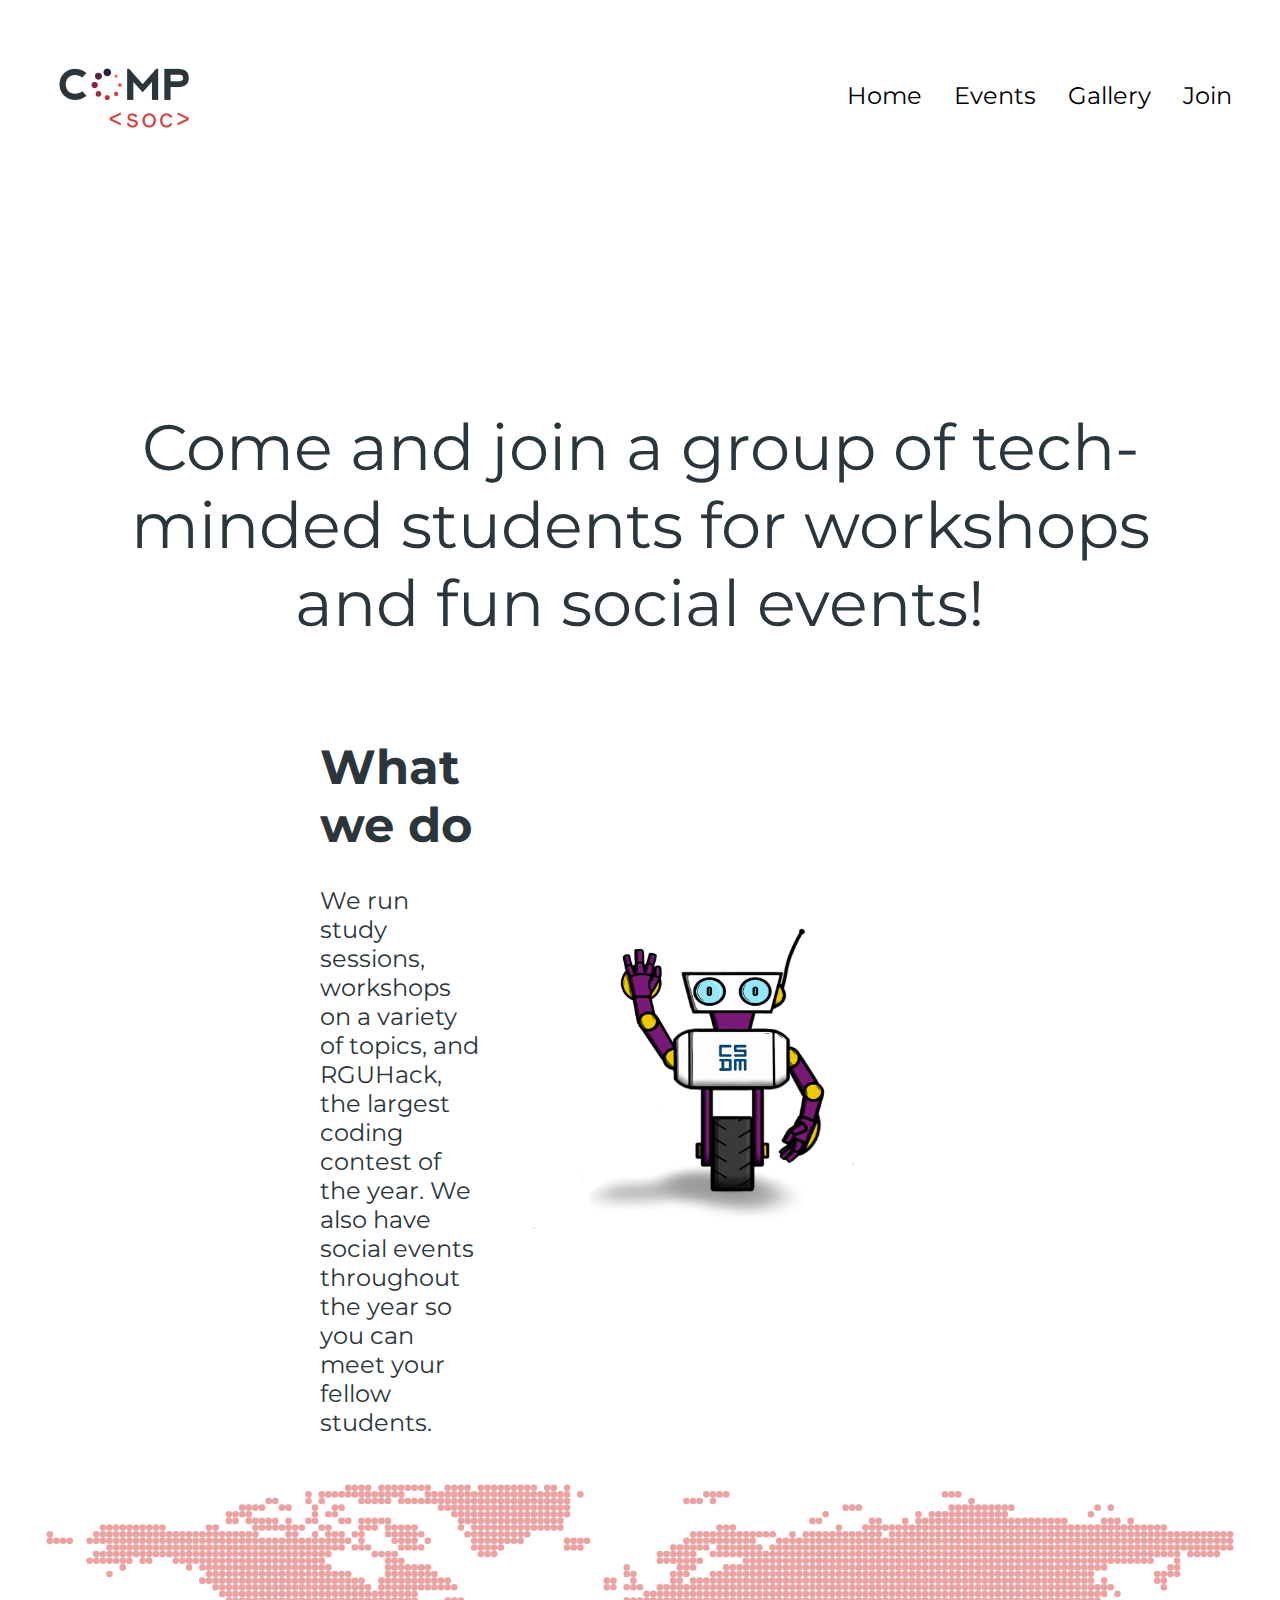
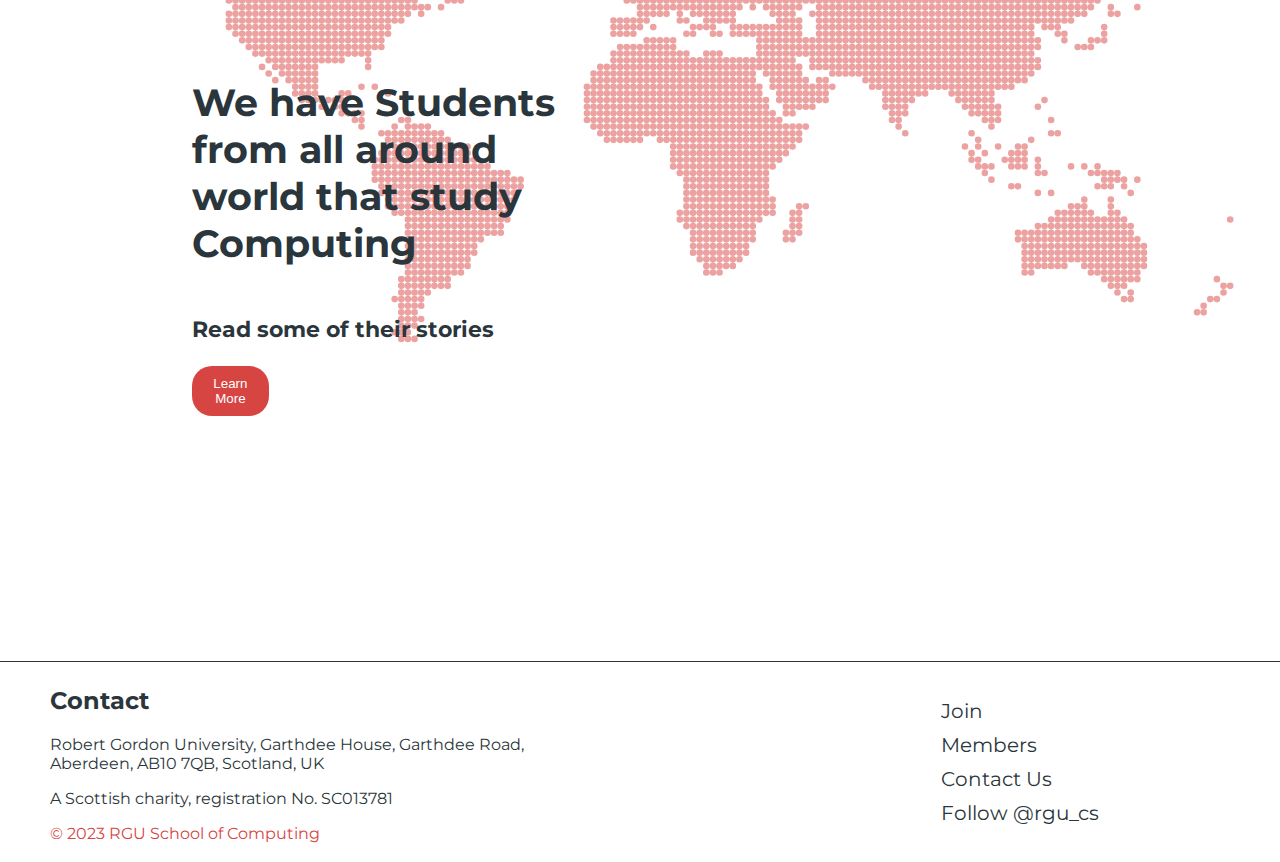
==== commit c01ff021: "Add files via upload" ====
--- a/index.html
+++ b/index.html
@@ -1,5 +1,5 @@
 <!DOCTYPE html>
-<html>
+<html lang="en">
     <head>
         <title>RGU Computing Society</title>
         <!--META-->
@@ -15,15 +15,19 @@
             <ul>
                 <li><a href="index.html">Home</a></li>
                 <li><a href="events.html">Events</a></li>
-                <li><a href="">Join</a></li>
+                <li><a href="gallery.html">Gallery</a></li>
+                <li><a href="join.html">Join</a></li>
             </ul>
         </div>
         <div class="hero">
-            <video autoplay muted loop>
-                <source src="styles/videos/heroUpdated.mp4" type="video/mp4">
-              Your browser does not support the video tag.
-            </video>
-            <p class="heroTxt">Come and join a group of tech-minded students for workshops and fun social events!</p>
+                <video autoplay muted loop>
+                    <source src="styles/videos/heroUpdated.mp4" type="video/mp4">
+                    Your browser does not support the video tag.
+                </video>
+                <div class="overlay"></div>
+                <div>
+                    <p class="heroTxt">Come and join a group of tech-minded students for workshops and fun social events!</p>
+                </div>
         </div>
     </header>
     <section class="about">
@@ -47,11 +51,6 @@
         </div>
         
     </section>
-    <!-- <section class="societyJoin">
-        Open to anyone with an interest in computers, coding, or tech.   
-        Membership is £5 and gives you access to our digital platforms, first access to sign up f
-        or our workshops, discounts on our annual Computing Ball, and some great tech swag!
-    </section> -->
     <footer>
         <div class="footer">
             <div class="footerInfo">
@@ -63,14 +62,14 @@
             <div class="bottomNav">
                 <nav>
                     <ul>
-                        <li><a href="">Join</a></li>
-                        <li><a href="">About Us</a></li>
-                        <li><a href="">Community</a></li>
+                        <li><a href="join.html">Join</a></li>
+                        <li><a href="members.html">Members</a></li>
                         <li><a href="contact.html">Contact Us</a></li>
+                        <li><a href="https://twitter.com/rgu_cs?ref_src=twsrc%5Etfw" class="twitter-follow-button" data-show-count="false">Follow @rgu_cs</a><script async src="https://platform.twitter.com/widgets.js" charset="utf-8"></script></li>
                     </ul>
                 </nav>
             </div>
         </div>
     </footer>
 </body>
-</html>
+</html>--- a/styles/style.css
+++ b/styles/style.css
@@ -94,7 +94,8 @@
 
 }
 .map{
-    background: linear-gradient(rgba(255,255,255,.5), rgba(255,255,255,.5)), url("/styles/images/WorldMap.svg");
+/*     linear-gradient(rgba(255,255,255,.5), rgba(255,255,255,.5)), */
+    background-image:  linear-gradient(rgba(255,255,255,.5), rgba(255,255,255,.5)), url("https://stuartiek.github.io/compsoc/styles/images/WorldMap.svg");
     background-repeat: no-repeat;
     background-size:contain;
     height: 800px;
@@ -177,6 +178,7 @@
     height: 200px;
     width: 600px;
     padding-left: 20px;
+    padding-right: 20px;
 }
 .eventImg{
     height: 200px;
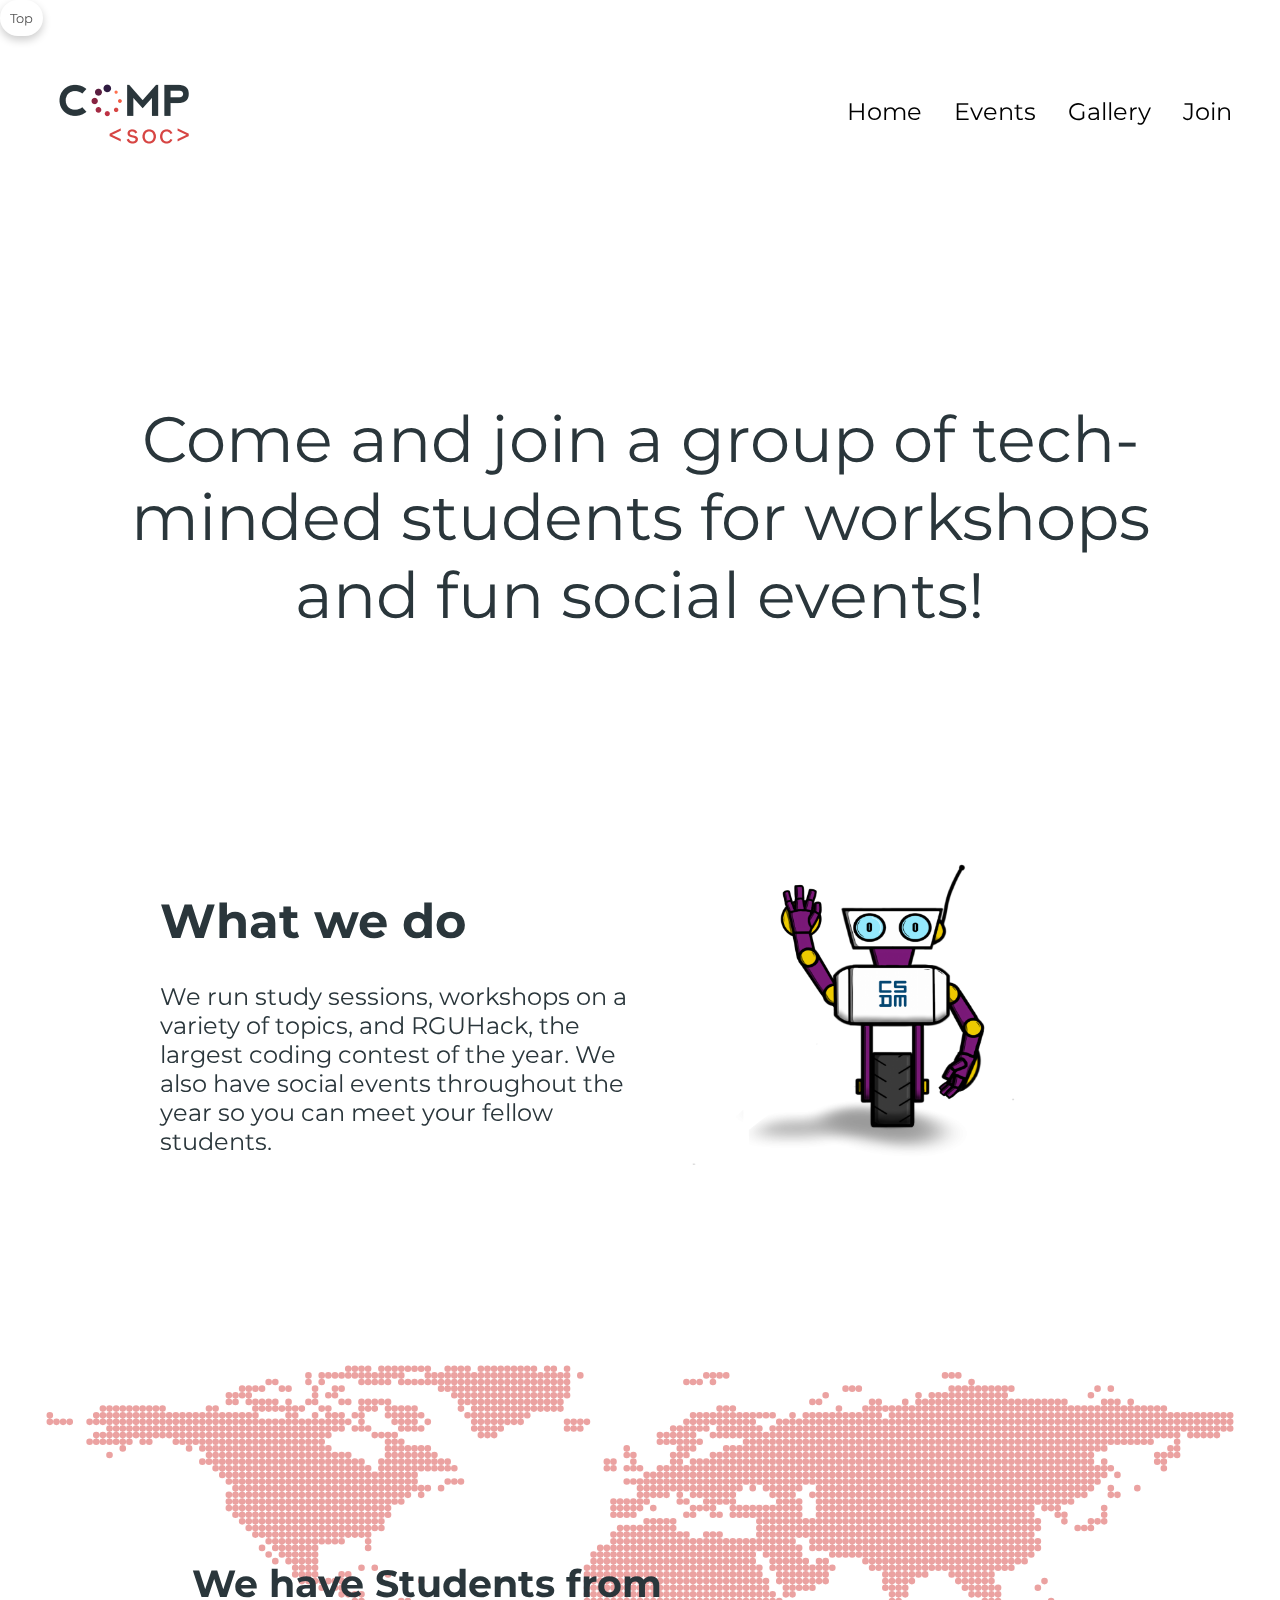
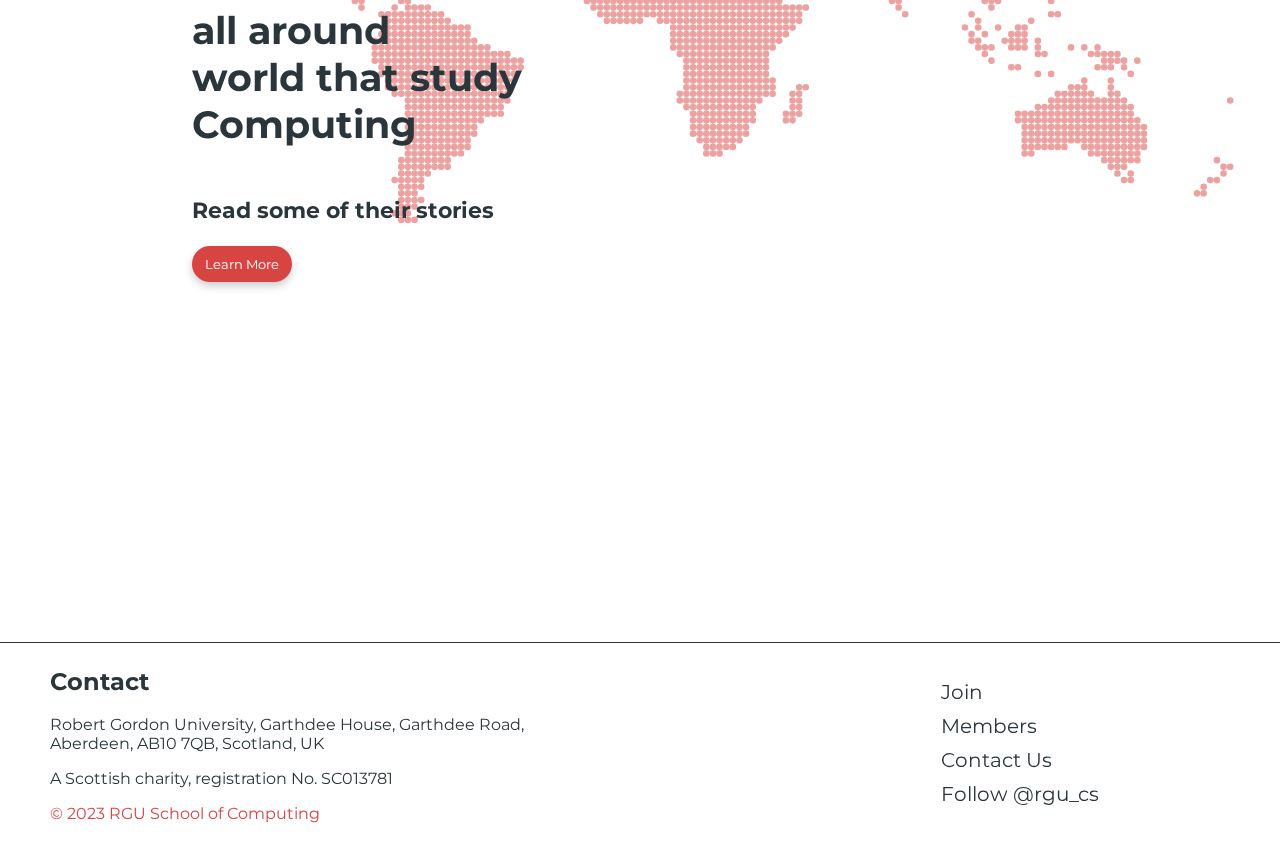
==== commit 8fdd590f: "Update index.html" ====
--- a/index.html
+++ b/index.html
@@ -9,6 +9,7 @@
         <link rel="icon" type="image/png" href="styles/images/rguLogo.png"/>
     </head>
 <body>
+    <button onclick="topFunction()" id="myBtn" title="Go to top">Top</button>
     <header>
         <div class="nav">
             <img src="styles/images/logo.png" alt="logo">
@@ -71,5 +72,29 @@
             </div>
         </div>
     </footer>
+    
+    <script>
+// Get the button
+let mybutton = document.getElementById("myBtn");
+
+// When the user scrolls down 20px from the top of the document, show the button
+window.onscroll = function() {scrollFunction()};
+
+function scrollFunction() {
+  if (document.body.scrollTop > 20 || document.documentElement.scrollTop > 20) {
+    mybutton.style.display = "block";
+  } else {
+    mybutton.style.display = "none";
+  }
+}
+
+// When the user clicks on the button, scroll to the top of the document
+function topFunction() {
+  document.body.scrollTop = 0;
+  document.documentElement.scrollTop = 0;
+}
+</script>
+    
+    
 </body>
-</html>+</html>
--- a/styles/style.css
+++ b/styles/style.css
@@ -1,5 +1,85 @@
 @import url('https://fonts.googleapis.com/css2?family=Montserrat:wght@300;400;500&display=swap');
-
+@import url("https://cdn.jsdelivr.net/npm/bootstrap-icons@1.10.3/font/bootstrap-icons.css");
+*{
+    font-family: 'Montserrat', sans-serif;
+}
+/* 
+
+    BOOTSTRAP
+
+*/
+
+/* CUSTOMIZE THE CAROUSEL
+-------------------------------------------------- */
+
+/* Carousel base class */
+.carousel {
+    margin-bottom: 4rem;
+  }
+  /* Since positioning the image, we need to help out the caption */
+  .carousel-caption {
+    bottom: 3rem;
+    z-index: 10;
+  }
+  
+  /* Declare heights because of positioning of img element */
+  .carousel-item {
+    height: 40rem;
+  }
+ /* MARKETING CONTENT
+-------------------------------------------------- */
+
+/* Center align the text within the three columns below the carousel */
+.marketing .col-lg-4 {
+    margin-bottom: 1.5rem;
+    text-align: center;
+  }
+  /* rtl:begin:ignore */
+  .marketing .col-lg-4 p {
+    margin-right: .75rem;
+    margin-left: .75rem;
+  }
+  /* rtl:end:ignore */
+  
+  
+  /* Featurettes
+  ------------------------- */
+  
+  .featurette-divider {
+    margin: 5rem 0; /* Space out the Bootstrap <hr> more */
+  }
+  
+  /* Thin out the marketing headings */
+  /* rtl:begin:remove */
+  .featurette-heading {
+    letter-spacing: -.05rem;
+  }
+  
+  /* rtl:end:remove */
+  @media (min-width: 40em) {
+    /* Bump up size of carousel content */
+    .carousel-caption p {
+      margin-bottom: 1.25rem;
+      font-size: 1.25rem;
+      line-height: 1.4;
+    }
+  
+    .featurette-heading {
+      font-size: 50px;
+    }
+  }
+  
+  @media (min-width: 62em) {
+    .featurette-heading {
+      margin-top: 7rem;
+    }
+  }  
+
+/* 
+
+    SCROLL BAR
+
+*/
 /* width */
 ::-webkit-scrollbar {
     width: 10px;
@@ -18,13 +98,21 @@
     background: #555; 
 }
 
+/* 
+
+    MAIN 
+    CSS 
+
+*/
 
 body{
     width: 100%;
     margin: 0;
     font-family: 'Montserrat', sans-serif;
-    overflow-y: scroll;
     color: #2a363b;
+}
+.nav img{
+  mix-blend-mode: multiply;
 }
 .nav{
     display: flex;
@@ -32,96 +120,95 @@
     flex-direction: row;align-items: center;
     margin-left: 2em;
     margin-right: 2em;
-}
+    height: 150px;
+}
+
 .nav ul{
     list-style-type: none;
 }
+
 .nav ul li{
     float: left;
 }
+
 .nav ul li a{
     color: black;
     font-size: 1.5rem;
     padding: 14px 16px;
     text-decoration: none;
-    
-}
-nav ul li a:active{
-    color: aqua;
-}
+}
+
 header{
-/*     background-image: linear-gradient(rgb(0, 0, 0, 0.3), rgb(0, 0, 0, 0.3)), url(https://stuartiek.github.io/compsoc/styles/images/m_Cyber-Security-lab_1006-ZF-9537-66107-1-003.jpeg); */
-    /* background-image:url(/styles/images/pexels-dan-cristian-pădureț-1476321.jpg); */
-    /* background-size :cover; */
     margin-bottom: 20px;
+}
+.hero video{
+    display: block;
+
+margin-left: auto;
+
+margin-right: auto;
 }
 .hero p{
     margin-left: 1em;
     margin-right: 1em;
 }
-/* header img{
-    width: 40vw;
-    height: 30vh;
-    mix-blend-mode: multiply;
-} */
+
 .heroTxt{
     font-size: 4em;
     text-align: center;
 }
-
-
-
 
 .about{
     display: flex;
     justify-content: space-evenly;
     flex-direction: row;
     align-items: center;
-    margin-left: 20em;
-    margin-right: 20em;
-}
+    margin-left: 10em;
+    margin-right: 10em;
+}
+
 .aboutTxt{
     font-size: 1.5em;
 }
+
 .mascot img{
     width: 30em;
     height: 40em;
 }
-video{
-    top: 0;
-    width: 100%;
-    height: 100%;
-
-}
+
+
+
 .map{
-/*     linear-gradient(rgba(255,255,255,.5), rgba(255,255,255,.5)), */
     background-image:  linear-gradient(rgba(255,255,255,.5), rgba(255,255,255,.5)), url("https://stuartiek.github.io/compsoc/styles/images/WorldMap.svg");
     background-repeat: no-repeat;
     background-size:contain;
     height: 800px;
 }
+
 .map > *{
     display: flex;
     flex-direction: column;
-    width: 30%;
+    width: 40%;
     margin-left: 10em;
     padding-top:15%;
     font-size: larger;
-    
-}
+}
+
 .map > * button{
     background-color: #d74543;
     border: none;
     border-radius: 20px;
-    width: 20%;
+    width: 100px;
     padding: 10px;
     color: #ffffff;
     cursor: pointer;
     transition: 0.3s;
 }
+
 .map > * button:hover{
     box-shadow: 0 8px 16px 0 rgba(0,0,0,0.2);
 }
+
 .societyJoin{
     background-image: url("/styles/images/Meteor.svg");
     background-repeat: no-repeat;
@@ -129,148 +216,238 @@
     height: 600px;
 }
 
-
-
-
-/* table {
-    font-family: arial, sans-serif;
-    border-collapse: collapse;
-    width: 70%;
-    margin: auto;
-    height: 80em;
-  overflow: scroll;
-}
-tr:nth-child(even) {
-    background-color: #dddddd;
-}
-tr, th{
-    height: 100px;
-    width: 100px;
-    border: 1px solid #dddddd;
+/* 
+
+    EVENTS
+    PAGE 
+    
+*/
+.eventsContent h1{
     text-align: center;
-    padding: 8px;
-    vertical-align: middle;
-}
-tr, td{
-    height: 100px;
-    width: 100px;
-    border: 1px solid #dddddd;
-    text-align:left;
-    vertical-align: top;
-    
-}
-.eventDate{
-    font-weight: bolder;
-    line-height: 26pt;
-} */
+    margin-left: 50px;
+    font-size: 30px;
+}
+.eventsContent h2{
+    text-align: center;
+    margin-left: 50px;
+   
+}
 table{
     border-collapse: separate;
     margin: auto;
     border-spacing: 0 40px;
 }
+
 tr{
     background-color: #ffffff;
     border-spacing: 0 40px;
     box-shadow: 0 4px 8px 0 rgba(0,0,0,0.2);
     height: 100px;
 }
+
 .eventInfo{
     height: 200px;
     width: 600px;
     padding-left: 20px;
     padding-right: 20px;
 }
+.eventInfo h1{
+    text-align: start;
+}
+
 .eventImg{
     height: 200px;
     width: 300px;
 }
+
 .eventImg img{
     height: 100%;
     width: 100%;
     vertical-align: bottom;
 }
-
-
+.twitter a{
+  margin: auto;
+}
 /*
 
-CONTACT PAGE
-
-*/
-
-.contactForm{
-    background-color: #888;
-    width: 40%;
-    margin:auto;
-}
-form{
-    display: flex;
-    flex-direction: column;
-}
-input[type=text ], select, textarea{
-    width: 60%;
-    padding: 12px;
-    border: 1px solid #ccc;
-    border-radius: 4px;
-    box-sizing: border-box;
-    margin-top: 6px;
-    margin-bottom: 16px;
-    resize: vertical;
-}
-
-
-
-
-
-
-
-
-
-
-
-
-
-
-
-
-
+    CONTACT 
+    PAGE
+
+*/
+
+.contactContent{
+  margin-top: 100px;
+  margin-bottom: 100px;
+  width: 50%;
+  margin: auto;
+}
+
+input[type=text], select, textarea {
+  width: 100%;
+  padding: 12px;
+  border: 1px solid #ccc;
+  border-radius: 4px;
+  box-sizing: border-box;
+  margin-top: 6px;
+  margin-bottom: 16px;
+  resize: vertical;
+}
+
+input[type=submit] {
+  background-color: #d74543;
+  color: white;
+  padding: 12px 20px;
+  margin-top: 20px;
+  border: none;
+  border-radius: 4px;
+  cursor: pointer;
+}
 
 /*
 
-FOOTER
-UPDATED
-
-*/
+    Join 
+    PAGE
+
+*/
+
+.joinContent{
+  margin-top: 100px;
+  margin-bottom: 100px;
+  width: 50%;
+  margin: auto;
+}
+
+.joinContent a{
+  color: #d74543;
+}
+
+.joinContent ul {
+  list-style: none;
+}
+
+.joinContent ul li::before {
+  content: "\2022";
+  color: #d74543;
+  font-weight: bold;
+  display: inline-block; 
+  width: 1em;
+  margin-left: -1em;
+}
+
+/*
+
+    GALLERY
+    PAGE
+
+*/
+
+.w3-row img {
+  margin-bottom: -7px
+}
+
+.w3-row-padding img {
+  margin-bottom: 12px
+}
+
+/*
+
+    MEMBERS
+    PAGE
+
+*/
+
+.membersHead{
+  margin-left: 10%;
+}
+.cards{
+  display: flex;
+  flex-direction: row;
+  justify-content: space-evenly;
+  margin-top: 100px;
+}
+.projectCard{
+  width: 20em;
+  height: 30em;
+  background-color: #ffffff;
+  box-shadow: 0 4px 8px 0 rgba(0,0,0,0.2);
+  border-radius: 0 10% 10% 10%;
+}
+.projectImg img{
+  width: 100%;
+  height: 15em;
+  border-radius: 0 10% 0 10%;
+  border-bottom:  3px solid #d74543;
+}
+.projectText{
+  margin-left: 0.5em;
+  margin-right: 0.5em;
+  height: 8em;
+}
+.btn{
+  padding: 20px 16px;
+}
+button{
+  background-color: white;
+  padding: 10px;
+  border: none;
+  border-radius: 20px;
+  box-shadow: 0 4px 8px 0 rgba(0,0,0,0.2);
+  color: #555;
+  cursor:pointer;
+  transition: 0.3s;
+  text-align: center;
+}
+button a{
+  text-decoration: none;
+  color: #555;
+}
+button:hover{
+  box-shadow: 0 8px 16px 0 rgba(0,0,0,0.2);
+}
+
+/*
+
+    FOOTER
+    UPDATED
+
+*/
+
 .footer{
     position: relative;
-    margin: auto;
+    margin-top: 100px;
     bottom: 0;
     width: 100%;
     height: 200px;
-    border-top: 0.5px solid #2a363b;
+    border-top: 0.2px solid #2a363b;
     color: #2a363b;
     display: flex;
     justify-content: space-between;
     flex-direction: row;
     align-items: center;
 }
+
 .footer .footerInfo{
     margin-left: 50px;
 }
+
 .footer .bottomNav ul{
     list-style-type: none;
     align-items: baseline;
     margin-right: 10em;
 }
+
 .footer .bottomNav li{
     padding: 5px;
 }
+
 .footer .bottomNav a{
     color: #2a363b;
     padding: 14px 16px;
     text-decoration: none;
     font-size: 20px;
 }
+
 #copyright{
     /* color: #781d7d; */
     color: #d74543;
-}
+}